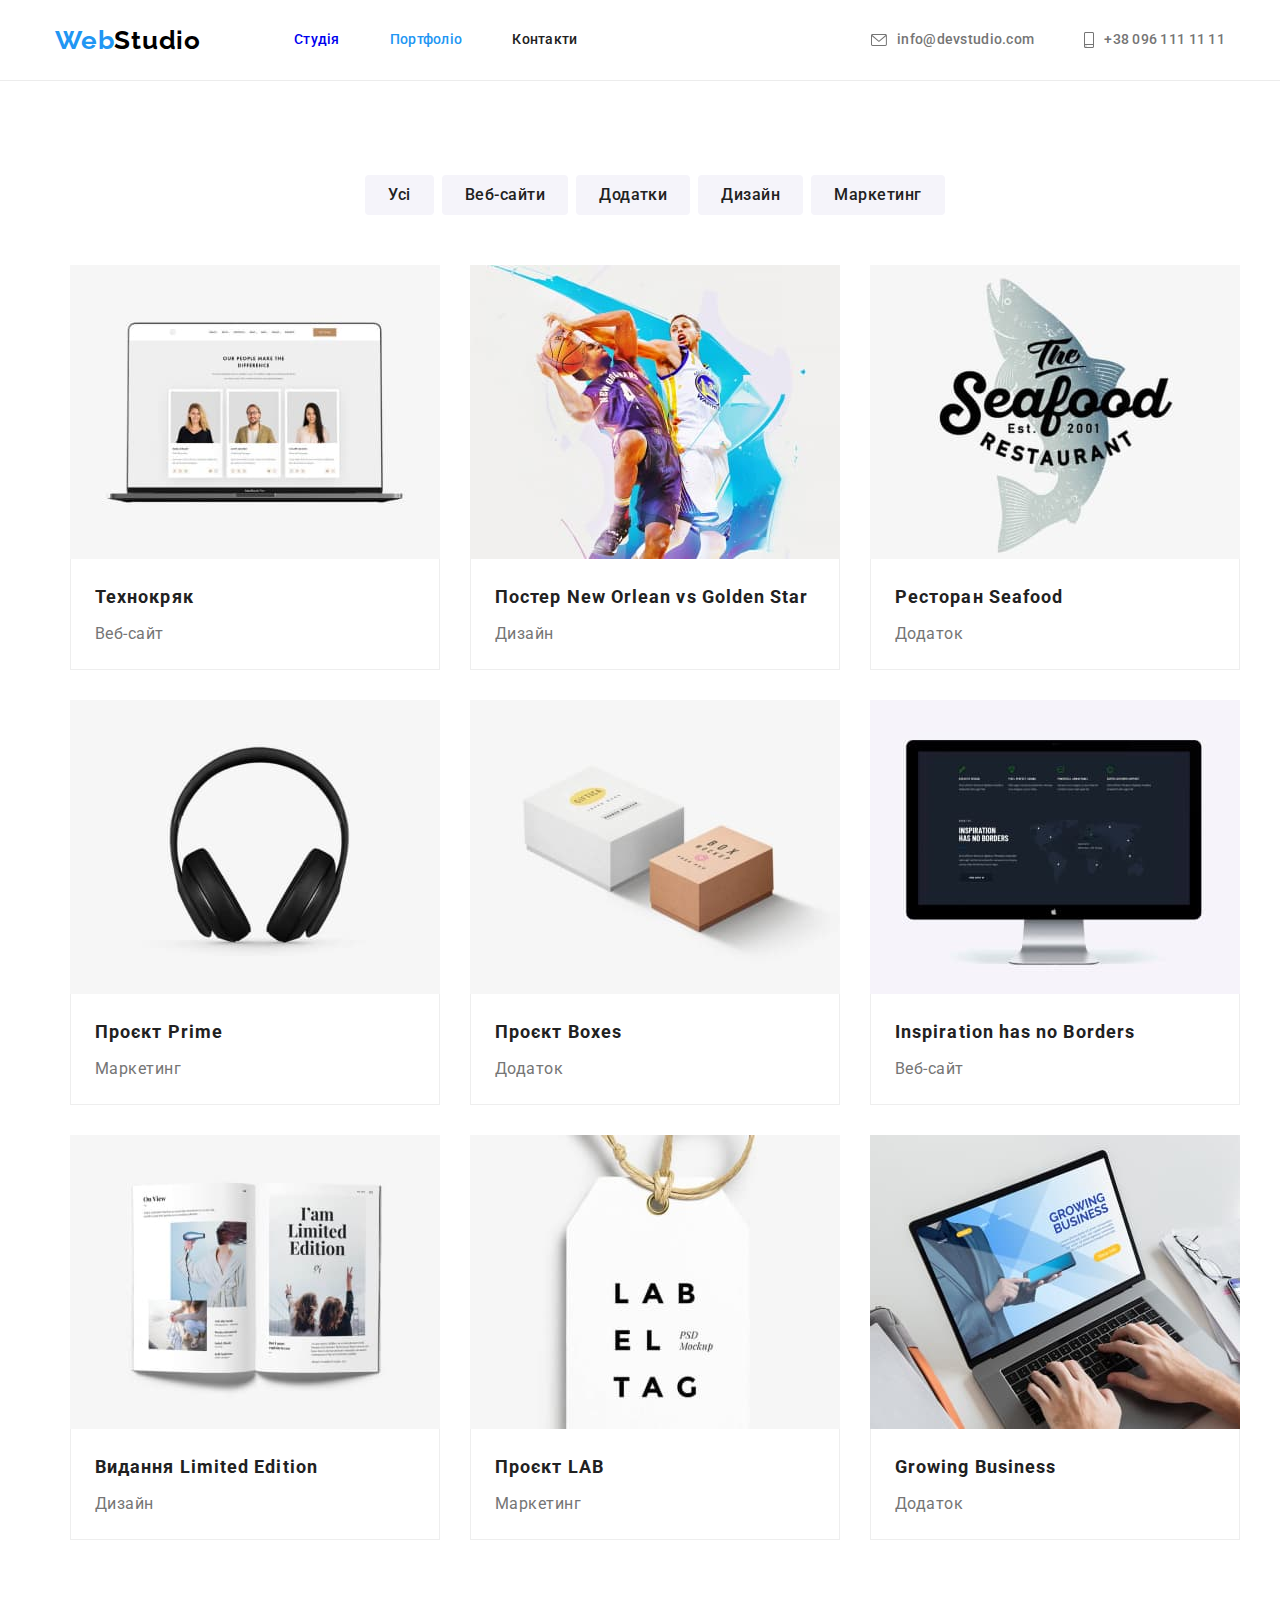
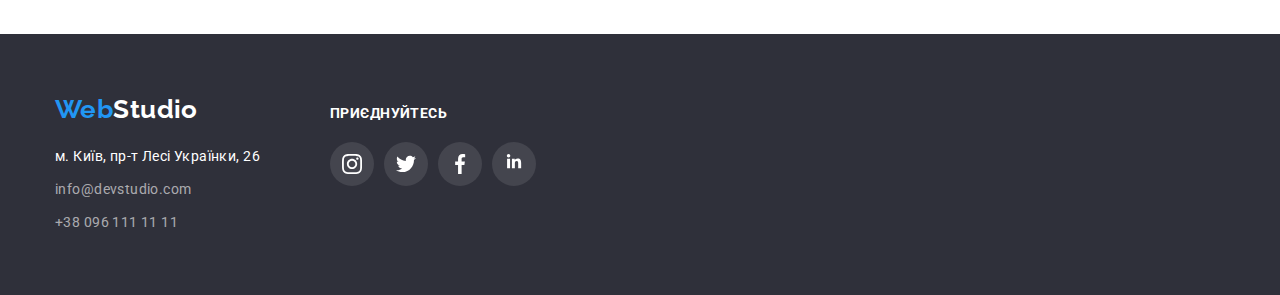
==== portfolio.html @ b1009544 "start" ====
<!DOCTYPE html>
<html lang="uk">
  <head>
    <meta charset="UTF-8">
    <meta http-equiv="X-UA-Compatible" content="IE=edge">
    <meta name="viewport" content="width=device-width, initial-scale=1.0">
    <title>WebStudio</title>
    <link href="https://fonts.googleapis.com/css2?family=Raleway:wght@700&family=Roboto:wght@400;500;700;900&display=swap" rel="stylesheet">
    <link rel="stylesheet" href="https://cdnjs.cloudflare.com/ajax/libs/modern-normalize/1.1.0/modern-normalize.min.css">
    <link rel="stylesheet" href="./css/styles.css" />
</head>
<body>
  <header class="header-page">
    <div class="container main-nav">
        <nav class="nav">
            <a href="./" class="logo">
            <span class="web">Web</span>Studio
            </a>
            
            <ul class="site-nav list">
                <li class="item">
                    <a href="./" class="link">Студія</a>
                </li>
                <li class="item">
                    <a href="./portfolio.html" class="link current">Портфоліо</a>
                </li>
                <li class="item">
                    <a href="" class="link">Контакти</a>
                </li>
            </ul>
        </nav>

        <ul class="contacts list">
            <li class="item">
                <a href="mailto:info@devstudio.com" class="link">
                    <svg class="contact-icon link" width="16" height="12">
                        <use href="./images/icons.svg#mail"></use>
                    </svg>info@devstudio.com</a></li>
            <li class="item"><a href="tel:+380961111111" class="link">
                <svg class="contact-icon" width="10" height="16">
                    <use href="./images/icons.svg#phone"></use>
                </svg>+38 096 111 11 11</a></li>
        </ul>
        
    </div>
  </header>
    <main>
      <section class="our-works section">
        <div class="container">
        <h1  class="visually-hidden">Наші роботи</h1>
        <div class="container button-box">
          <ul class="list">
            <li class="item"><button type="button" class="btn-primary">Усі</button></li>
            <li class="item"><button type="button" class="btn-primary">Веб-сайти</button></li>
            <li class="item"><button type="button" class="btn-primary">Додатки</button></li>
            <li class="item"><button type="button" class="btn-primary">Дизайн</button></li>
            <li class="item"><button type="button" class="btn-primary">Маркетинг</button></li>
          </ul>
        </div> 
        <div class="container work-example">
          <ul class="list">
            <li class="item">
              <a href="#" class="link"><img class="image" src="./images/website_tehno.jpg" alt="Технокрякv" width="370">
              <div class="description">
                <h2 class="title">Технокряк</h2>
                <p class="text">Веб-сайт</p>
              </div>
              </a>
            </li>
            <li class="item">
              <a href="#" class="link"><img class="image" src="./images/post_neworlean.jpg" alt="Постер New Orlean" width="370">
              <div class="description">
                <h2 class="title">Постер New Orlean vs Golden Star</h2>
                <p class="text">Дизайн</p>
              </div>
              </a>
            </li>
            <li class="item">
              <a href="#" class="link"><img class="image" src="./images/restourant.jpg" alt="Ресторан Seafood" width="370">
              <div class="description">
                <h2 class="title">Ресторан Seafood</h2>
                <p class="text">Додаток</p>
              </div>
              </a>
            </li>
            <li class="item">
              <a href="#" class="link"><img class="image" src="./images/proj_prime.jpg" alt="Проєкт Prime" width="370">
              <div class="description">
                <h2 class="title">Проєкт Prime</h2>
                <p class="text">Маркетинг</p>
              </div>
              </a>
            </li>
            <li class="item">
              <a href="#" class="link"><img class="image" src="./images/proj_boxed.jpg" alt="Проєкт Boxes" width="370">
              <div class="description">
                <h2 class="title">Проєкт Boxes</h2>
                <p class="text">Додаток</p>
              </div>
              </a>
            </li>
            <li class="item">
              <a href="#" class="link"><img class="image" src="./images/inspiration.jpg" alt="Веб-сайт" width="370">
             <div class="description">
                <h2 class="title">Inspiration has no Borders</h2>
                <p class="text">Веб-сайт</p>
              </div>
              </a>
            </li>
            <li class="item">
              <a href="#" class="link"><img class="image" src="./images/diz_limedit.jpg" alt="Дизайн" width="370">
              <div class="description">
                <h2 class="title">Видання Limited Edition</h2>
                <p class="text">Дизайн</p>
              </div>
              </a>
            </li>
            <li class="item">
              <a href="#" class="link"><img class="image" src="./images/proj_labor.jpg" alt="Проєкт LAB" width="370">
              <div class="description">
                <h2 class="title">Проєкт LAB</h2>
                <p class="text">Маркетинг</p>
              </div>
              </a>
            </li>
            <li class="item">
              <a href="#" class="link"><img class="image" src="./images/growing.jpg" alt="Додаток" width="370">
              <div class="description">
                <h2 class="title">Growing Business</h2>
                <p class="text">Додаток</p>
              </div>
              </a>
            </li>
          </ul>
          </div>
        </div>
      </section>
    </main>
        <!-- footer -->
        <footer>
          <div class="container">
              <div class="footer-container">
                  <a href="./" class="footer-logo">
                      <span class="web">Web</span>Studio
                  </a>
                  <address>
                      <ul class="footer-contacts list">
                          <li class="item"><a href="https://goo.gl/maps/tggjApmWAnpTQcUi7" target="_blank" class="address">м. Київ, пр-т Лесі Українки, 26</a></li>
                          <li class="item"><a href="mailto:info@devstudio.com" class="link">info@devstudio.com</a></li>
                          <li class="item"><a href="tel:+380961111111" class="link">+38 096 111 11 11</a></li>
                      </ul>
                  </address>
              </div>
              <div class="footer-container join-container">
                  <p class="join">Приєднуйтесь</p>
                  <ul class="join-list list">
                      <li class="social-item"><a class="link" href="https://www.instagram.com/" target="_blank">
                          <svg class="soshial-icon" width="20" height="20">
                              <use href="./images/icons.svg#istagram"></use>
                          </svg></a>
                      </li>
                      <li class="social-item"><a class="link" href="https://twitter.com/" target="_blank">
                          <svg class="soshial-icon" width="20" height="20">
                              <use href="./images/icons.svg#twitter"></use>
                          </svg></a>
                      </li>
                      <li class="social-item"><a class="link" href="https://facebook.com/" target="_blank">
                          <svg class="soshial-icon" width="20" height="20">
                              <use href="./images/icons.svg#fb"></use>
                          </svg></a>
                      </li>
                      <li class="social-item"><a class="link" href="https://www.linkedin.com/" target="_blank">
                          <svg class="soshial-icon" width="20" height="20">
                              <use href="./images/icons.svg#linkedin"></use>
                          </svg></a>
                      </li>
                   </ul>
              </div>
          </div>
      </footer>
</body>
</html>
---- css/styles.css ----
/* CSS styles in index.html */


/* колір головного тексту  #212121 */
/* вториний колір  тексту #757575 */
/* білий #FFFFFF */
/* акцент #2196F3 */
/* чорний #000000 */
/* вторичний колір контакта rgba(255, 255, 255, 0.6) */
/* колір фону  #F5F5F5 */

:root {
  --primary-text-color: #212121;
  --secondary-text-color: #757575;
  --fone-color: #FFFFFF;
  --accent-color: #2196F3;

}

h1,
h2,
h3,
p {
  margin: 0;
}

body {
  background-color: var(--fone-color);
  color: var(--primary-text-color);
  font-family: 'Roboto', sans-serif;
  font-size: 14px;
  line-height: 1.71;
  letter-spacing: 0.03em;
}

.list {
  list-style: none;
  padding: 0;
  margin: 0;
  }

.container {
  width: 1200px;
  padding-left: 15px;
  padding-right: 15px;
  margin: 0 auto;
}

.section {
  padding-top: 94px;
  padding-bottom: 94px;
}

/* header */
.header-page {
border-bottom: 1px solid #ECECEC;
}

/* main-nav */

.nav {
  display: flex;
  align-items: center;
}

.main-nav {
  display: flex;
  align-items: center;
}

.site-nav {
  display: flex;
}

/* logo */

.web {
  color: var(--accent-color);
  }
  
  .logo {
    color: #000000;
    font-family: 'Raleway', sans-serif;
    font-weight: 700;
    font-size: 26px;
    line-height: 1.19;
    letter-spacing: 0.03em;
    text-decoration: none;
    margin-right: 93px;
  }
  
  .logo:hover {
    color: var(--accent-color);
  }

.site-nav .item:not(:last-child) {
 margin-right: 50px; 
}

.site-nav .link {
  display: block;
  padding-top: 32px;
  padding-bottom: 32px;
  line-height: 1.14;
  letter-spacing: 0.02em;
  text-decoration: none;
}

.site-nav .link:visited {
  color: var(--primary-text-color);
}
.site-nav .link.current {
  color: var(--accent-color);
}


.site-nav, .contacts {
  font-weight: 500;
  font-size: 14px;
  line-height: 1.14;
  letter-spacing: 0.02em;
  fill: #757575;
}

.site-nav .link:hover,
.site-nav .link:focus,
.contacts .link:hover,
.contacts .link:focus {
color: var(--accent-color);
fill: var(--accent-color);
}

/* contacts list */
.contacts {
display: flex;
margin-left: auto;
align-items: center;
}

.contacts .item + .item {
  margin-left: 50px;
}

.contacts .link {
  display: flex;
  color: var(--secondary-text-color);
  
  text-decoration: none;
  align-items: center;
}

.contact-icon {
 margin-right: 10px;
 
}
 
/* hero section */

.hero {
max-width: 1600px; 
height: 600px; 
margin-right: auto;
margin-left: auto;
background-image: 
  linear-gradient(to right, 
  rgba(47, 48, 58, 0.4), 
  rgba(47, 48, 58, 0.4)),
  url(../images/hero_bg.jpg);
background-repeat: no-repeat;
background-position: center;
background-size: cover;

text-align: center;
padding-top: 200px;
padding-bottom: 200px;
}

.hero-title {
max-width: 696px;
margin: 0;
margin-right: auto;
margin-left: auto;

color: #ffffff; 
font-weight: 900;
font-size: 44px;
line-height: 1.36;
letter-spacing: 0.06em;
text-transform: uppercase;
}

  /* button */

  .button {
  margin-top: 30px;
  display: inline-block;  
  border-radius: 4px; 
  padding: 10px 32px;
  min-width: 216px;
  border: 1px solid transparent;

  color: #ffffff;
  background-color: var(--accent-color);
  font-family: 'Roboto', sans-serif;
  font-weight: 700;
  font-size: 16px;
  line-height: 1.87;
  letter-spacing: 0.06em;
  text-align: center;
  }

  /* sections benefits */

  .visually-hidden {
    position: absolute;
    width: 1px;
    height: 1px;
    margin: -1px;
    border: 0;
    padding: 0;
    
    white-space: nowrap;
    clip-path: inset(100%);
    clip: rect(0 0 0 0);
    overflow: hidden;
  }
  
  .section-benefits-list,
  .head-title-list,
  .section-team-list {
    display: flex;
  }

  .icon-benefits {
    width: 270px;
    height: 120px;
    background: #F5F4FA;
    border-radius: 4px;
    justify-content: center;
    margin-bottom: 30px;
    display: flex;
    align-items: center;
  }

  .section-benefits-list .item {
    width: calc((100% - 60px) / 4);
    margin-right: 30px;
  }
  
  .section-benefits-list .item:nth-child(4n) {
    margin-right: 0;
  }

  .section-benefits .title {
    margin-top: 0;
    margin-bottom: 10px;

    font-weight: 700;
    font-size: 14px;
    line-height: 1.14;
    letter-spacing: 0.03em;
    text-transform: uppercase;
  }

  .section-benefits .text {
    color: var(--secondary-text-color)
 }
  
  .section-benefits-list {
    margin-top: 0;
    margin-bottom: 0;
  }

  .section-benefits-list .text {
    padding: 0;
    margin: 0;
  }

/* examples */

.projects {
  padding-top: 0;
}
.head-title {
  margin-top: 0;
  margin-bottom: 50px;
  font-weight: 700;
  font-size: 36px;
  line-height: 1.16;
  text-align: center;
  letter-spacing: 0.03em;
}

  .head-title-list .item {
    width: calc((100% - 60px) / 3);
    margin-right: 30px;
  }

  .head-title-list .item:nth-child(3n) {
    margin-right: 0;
  }

  .head-title-list .image {
    display: block;
  }

  /* our teams */

  .section-team {
    background-color: #F5F4FA;
  }
  
  .section-team .title {
    margin-top: 30px;
    margin-bottom: 10px;
    font-weight: 500;
    font-size: 16px;
    line-height: 1.19;
  }

  .section-team .text {
    margin-top: 0;
    margin-bottom: 16px;
    color: var(--secondary-text-color)
  }

  .section-team-list .image {
    display: block;
  }

  .our-team .list {
    display: flex;
    justify-content: center;
    gap: 10px;
    margin-bottom: 30px;
  }

  .our-team .link {
    display: flex;
    width: 44px;
    height: 44px;
    align-items: center;
    text-decoration: none;
    justify-content: center;
    fill: #AFB1B8;
    
  }

  .our-team .link:hover,
  .our-team .link:focus {
    fill: var(--fone-color);
    background-color: var(--accent-color);
    border-radius: 50%;
  }

  .section-team-list .item {
    width: calc((100% - 60px) / 4);
    margin-right: 30px;
    padding: 0;
    text-align: center;
    box-shadow: 0px 1px 3px rgba(0, 0, 0, 0.12),
      0px 1px 1px rgba(0, 0, 0, 0.14),
      0px 2px 1px rgba(0, 0, 0, 0.2);
    border-radius: 0px 0px 4px 4px;
    background: #FFFFFF;
  }

  .section-team-list .item:nth-child(4n) {
    margin-right: 0;
  }

  /* companies */

.company-list {
 display: flex; 

}

.company-list .item {
  width: calc((100% - 150px) / 6);
  margin-right: 30px;
}

.company-list .item:nth-child(6n) {
  margin-right: 0;
}

.icon-company {
  fill: #AFB1B8;
  height: 92px;
  display: flex;
  align-items: center;
  justify-content: center;
  border: 1px solid;
  border-color: #AFB1B8;
  border-radius: 4px;
  cursor: pointer;
}

.company-list .icon-company:hover,
.company-list .icon-company:focus {
  fill: var(--accent-color);
  border-color: var(--accent-color)
}


  /* footer */

  footer {
    padding-top: 60px;
    padding-bottom: 60px;
    background-color: #2F303A;
  }

  footer .container {
    display: flex;
    align-items: baseline;
  }

.footer-logo {
  display: block;
  margin-bottom: 20px;

  color: #ffffff;
  font-family: 'Raleway', sans-serif;
  font-weight: 700;
  font-size: 26px;
  line-height: 1.19;
  text-decoration: none;
}

  .footer-contacts .address {
    color: #ffffff;
    text-decoration: none;
    font-style: normal;
  }

  .footer-contacts .item {
   margin-bottom: 9px;
  }

  .footer-contacts .item:nth-last-child(-n + 1) {
    margin-bottom: 0;
  } 

  .footer-contacts .link{
    color: rgba(255, 255, 255, 0.6);
    text-decoration: none;
    font-style: normal;
  }

  .footer-contacts .address:hover,
  .footer-contacts .address:focus,
  .footer-contacts .link:hover,
  .footer-contacts .link:focus {
    color: var(--accent-color);
  }

  .join-container {
    margin-left: 70px;
  }

  .join-list {
    display: flex;
    justify-content: center;
    gap: 10px;
  }

.join-list .link {
  display: flex;
  width: 44px;
  height: 44px;
  align-items: center;
  text-decoration: none;
  justify-content: center;
  fill: #FFFFFF;
  border-radius: 50%;
  background: rgba(255, 255, 255, 0.1);
}

.join-list .link:hover,
.join-list .link:focus {
  fill: var(--fone-color);
  background-color: var(--accent-color);
}

.join {
    font-weight: 700;
    font-size: 14px;
    line-height: 1.14;
    letter-spacing: 0.03em;
    text-transform: uppercase;
    color: #FFFFFF;
    margin-bottom: 20px;
  }

  /* portfolio.html */


.list .btn-primary {
  display: inline-block;
  border-radius: 4px;
  border: 1px solid transparent; 
  padding: 6px 22px;

  color: var(--primary-text-color);
  background: #F5F4FA;
  font-family: 'Roboto', sans-serif;
  font-weight: 500;
  font-size: 16px;
  line-height: 1.63;
  text-align: center;
  letter-spacing: 0.03em;
  cursor: pointer;
}

.button-box .list {
  display: flex;
  flex-wrap: wrap;
  margin-bottom: 50px;
  justify-content: center;
}

.button-box .item + .item {
  margin-left: 8px;
}

.list .btn-primary:hover,
.list .btn-primary:focus {
  color: #ffffff;
  background-color: var(--accent-color);
  box-shadow: 0px 3px 1px rgba(0, 0, 0, 0.1),
   0px 1px 2px rgba(0, 0, 0, 0.08),
   0px 2px 2px rgba(0, 0, 0, 0.12);
}

.work-example .list {
  display: flex;
  flex-wrap: wrap;
}

.work-example .image {
  display: block;
  max-width: 100%;
  height: auto;
}
.work-example .link {
 box-sizing: unset;
 display: block;
}

.work-example .link:hover,
.work-example .link:focus {
  box-shadow: 0px 1px 1px rgba(0, 0, 0, 0.12),
   0px 4px 4px rgba(0, 0, 0, 0.06),
   1px 4px 6px rgba(0, 0, 0, 0.16);
}

.work-example .description {
  border: 1px solid #EEEEEE;
  border-top: none;
  padding: 20px 24px;
}

.work-example .item {
  width: calc((100% - 60px) / 3);
  margin-right: 30px;
  margin-bottom: 30px;
}

.work-example .item:nth-child(3n) {
  margin-right: 0;
}

.work-example .item:nth-last-child(-n + 3) {
  margin-bottom: 0px;
}

.our-works .title {
  margin-bottom: 4px;
  color: var(--primary-text-color);
  font-weight: 700;
  font-size: 18px;
  line-height: 2;
  letter-spacing: 0.06em;

}

.our-works .link {
  text-decoration: none;
}

.our-works .link:visited {
  color: var(--primary-text-color);
}

.our-works .text {
  color: var(--secondary-text-color);
  font-size: 16px;
  line-height: 1.88;
  letter-spacing: 0.03em
}
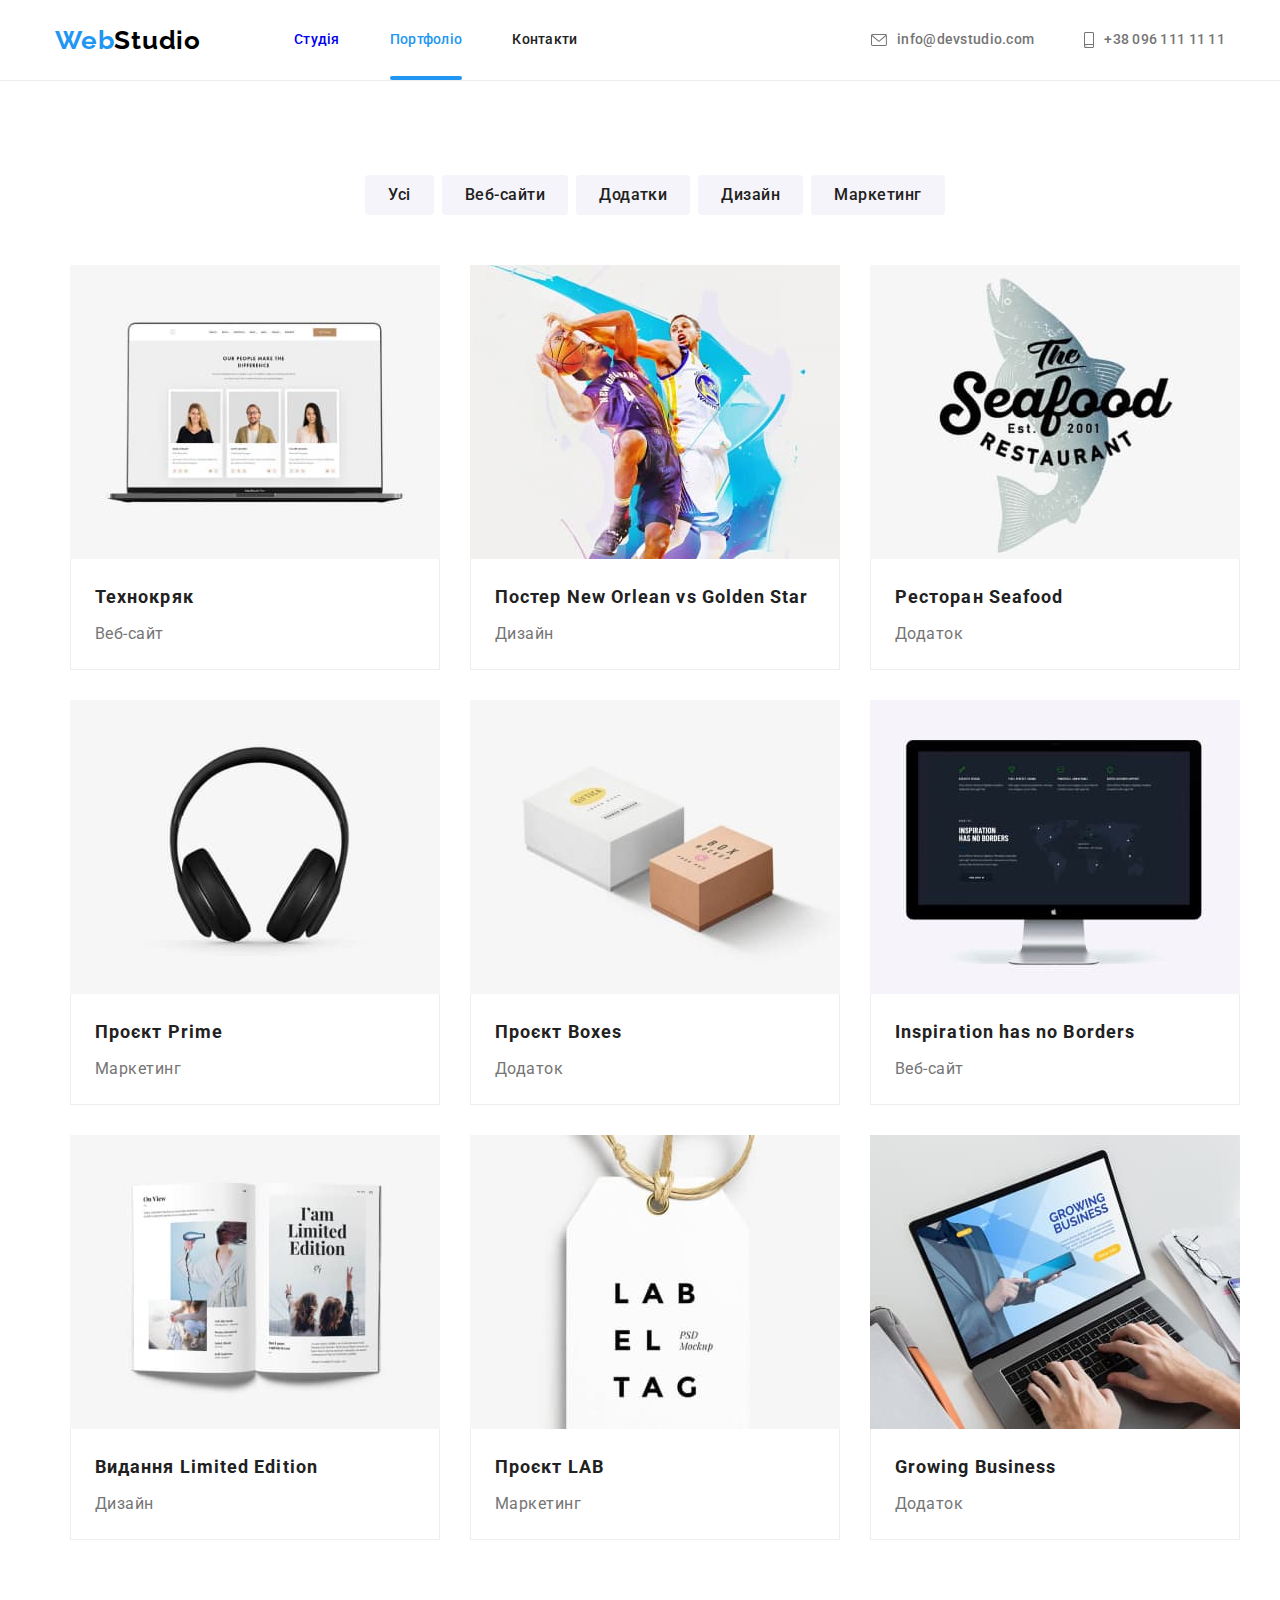
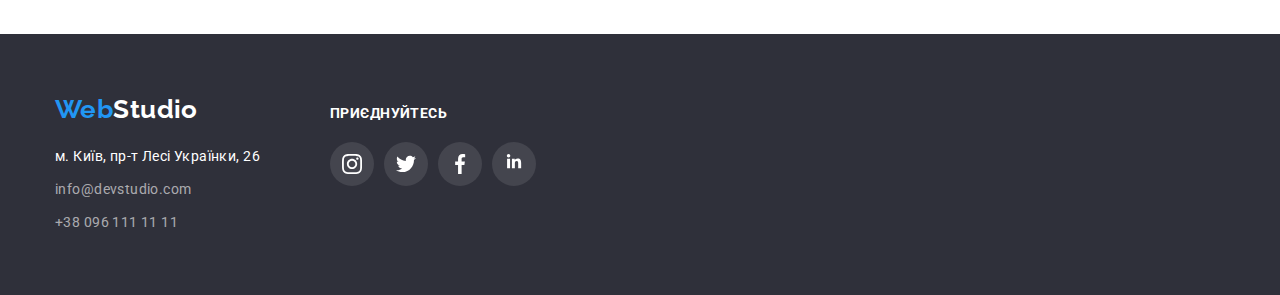
==== commit 2bc4dbca: "added hover action" ====
--- a/portfolio.html
+++ b/portfolio.html
@@ -60,7 +60,13 @@
         <div class="container work-example">
           <ul class="list">
             <li class="item">
-              <a href="#" class="link"><img class="image" src="./images/website_tehno.jpg" alt="Технокрякv" width="370">
+              <a href="#" class="link">
+                <div class="work-thumb">
+                  <img class="image" src="./images/website_tehno.jpg" alt="Технокрякv" width="370">
+                  <p class="image-text">Ресурс пропонує комплексні пропозиції з різним рівнем функціоналу та сервісів. 
+                    Все це дозволить відвідувачу отримати вичерпні відомості про компанію чи приватну особу.
+                  </p>
+                </div>
               <div class="description">
                 <h2 class="title">Технокряк</h2>
                 <p class="text">Веб-сайт</p>
@@ -68,7 +74,13 @@
               </a>
             </li>
             <li class="item">
-              <a href="#" class="link"><img class="image" src="./images/post_neworlean.jpg" alt="Постер New Orlean" width="370">
+              <a href="#" class="link">
+                <div class="work-thumb">
+                  <img class="image" src="./images/post_neworlean.jpg" alt="Постер New Orlean" width="370">
+                  <p class="image-text">Ресурс пропонує комплексні пропозиції з різним рівнем функціоналу та сервісів. 
+                    Все це дозволить відвідувачу отримати вичерпні відомості про компанію чи приватну особу.
+                  </p>
+                </div>
               <div class="description">
                 <h2 class="title">Постер New Orlean vs Golden Star</h2>
                 <p class="text">Дизайн</p>
@@ -76,7 +88,13 @@
               </a>
             </li>
             <li class="item">
-              <a href="#" class="link"><img class="image" src="./images/restourant.jpg" alt="Ресторан Seafood" width="370">
+              <a href="#" class="link">
+                <div class="work-thumb">
+                 <img class="image" src="./images/restourant.jpg" alt="Ресторан Seafood" width="370">
+                  <p class="image-text">Ресурс пропонує комплексні пропозиції з різним рівнем функціоналу та сервісів. 
+                    Все це дозволить відвідувачу отримати вичерпні відомості про компанію чи приватну особу.
+                  </p>
+                </div>
               <div class="description">
                 <h2 class="title">Ресторан Seafood</h2>
                 <p class="text">Додаток</p>
@@ -84,7 +102,13 @@
               </a>
             </li>
             <li class="item">
-              <a href="#" class="link"><img class="image" src="./images/proj_prime.jpg" alt="Проєкт Prime" width="370">
+              <a href="#" class="link">
+                <div class="work-thumb">
+                  <img class="image" src="./images/proj_prime.jpg" alt="Проєкт Prime" width="370">
+                  <p class="image-text">Ресурс пропонує комплексні пропозиції з різним рівнем функціоналу та сервісів. 
+                    Все це дозволить відвідувачу отримати вичерпні відомості про компанію чи приватну особу.
+                  </p>
+                </div>
               <div class="description">
                 <h2 class="title">Проєкт Prime</h2>
                 <p class="text">Маркетинг</p>
@@ -92,7 +116,13 @@
               </a>
             </li>
             <li class="item">
-              <a href="#" class="link"><img class="image" src="./images/proj_boxed.jpg" alt="Проєкт Boxes" width="370">
+              <a href="#" class="link">
+                <div class="work-thumb">
+                  <img class="image" src="./images/proj_boxed.jpg" alt="Проєкт Boxes" width="370">
+                  <p class="image-text">Ресурс пропонує комплексні пропозиції з різним рівнем функціоналу та сервісів. 
+                    Все це дозволить відвідувачу отримати вичерпні відомості про компанію чи приватну особу.
+                  </p>
+                </div>
               <div class="description">
                 <h2 class="title">Проєкт Boxes</h2>
                 <p class="text">Додаток</p>
@@ -100,7 +130,13 @@
               </a>
             </li>
             <li class="item">
-              <a href="#" class="link"><img class="image" src="./images/inspiration.jpg" alt="Веб-сайт" width="370">
+              <a href="#" class="link">
+                <div class="work-thumb">
+                 <img class="image" src="./images/inspiration.jpg" alt="Веб-сайт" width="370">
+                  <p class="image-text">Ресурс пропонує комплексні пропозиції з різним рівнем функціоналу та сервісів. 
+                    Все це дозволить відвідувачу отримати вичерпні відомості про компанію чи приватну особу.
+                  </p>
+                </div>
              <div class="description">
                 <h2 class="title">Inspiration has no Borders</h2>
                 <p class="text">Веб-сайт</p>
@@ -108,7 +144,13 @@
               </a>
             </li>
             <li class="item">
-              <a href="#" class="link"><img class="image" src="./images/diz_limedit.jpg" alt="Дизайн" width="370">
+              <a href="#" class="link">
+                <div class="work-thumb">
+                 <img class="image" src="./images/diz_limedit.jpg" alt="Дизайн" width="370">
+                 <p class="image-text">Ресурс пропонує комплексні пропозиції з різним рівнем функціоналу та сервісів. 
+                    Все це дозволить відвідувачу отримати вичерпні відомості про компанію чи приватну особу.
+                  </p>
+                </div>
               <div class="description">
                 <h2 class="title">Видання Limited Edition</h2>
                 <p class="text">Дизайн</p>
@@ -116,7 +158,13 @@
               </a>
             </li>
             <li class="item">
-              <a href="#" class="link"><img class="image" src="./images/proj_labor.jpg" alt="Проєкт LAB" width="370">
+              <a href="#" class="link">
+                <div class="work-thumb">
+                  <img class="image" src="./images/proj_labor.jpg" alt="Проєкт LAB" width="370">
+                  <p class="image-text">Ресурс пропонує комплексні пропозиції з різним рівнем функціоналу та сервісів. 
+                    Все це дозволить відвідувачу отримати вичерпні відомості про компанію чи приватну особу.
+                  </p>
+                </div>
               <div class="description">
                 <h2 class="title">Проєкт LAB</h2>
                 <p class="text">Маркетинг</p>
@@ -124,7 +172,13 @@
               </a>
             </li>
             <li class="item">
-              <a href="#" class="link"><img class="image" src="./images/growing.jpg" alt="Додаток" width="370">
+              <a href="#" class="link">
+                <div class="work-thumb">
+                 <img class="image" src="./images/growing.jpg" alt="Додаток" width="370">
+                  <p class="image-text">Ресурс пропонує комплексні пропозиції з різним рівнем функціоналу та сервісів. 
+                    Все це дозволить відвідувачу отримати вичерпні відомості про компанію чи приватну особу.
+                  </p>
+                </div>
               <div class="description">
                 <h2 class="title">Growing Business</h2>
                 <p class="text">Додаток</p>
--- a/css/styles.css
+++ b/css/styles.css
@@ -72,11 +72,11 @@
   display: flex;
 }
 
-/* logo */
+  /* logo */
 
 .web {
   color: var(--accent-color);
-  }
+}
   
   .logo {
     color: #000000;
@@ -89,9 +89,9 @@
     margin-right: 93px;
   }
   
-  .logo:hover {
+  /* .logo:hover {
     color: var(--accent-color);
-  }
+  } */
 
 .site-nav .item:not(:last-child) {
  margin-right: 50px; 
@@ -104,22 +104,61 @@
   line-height: 1.14;
   letter-spacing: 0.02em;
   text-decoration: none;
+  transition: color 250ms cubic-bezier(0.4, 0, 0.2, 1),
+  fill 250ms cubic-bezier(0.4, 0, 0.2, 1);
 }
 
 .site-nav .link:visited {
   color: var(--primary-text-color);
 }
 .site-nav .link.current {
+  position: relative;
+  display: block;
   color: var(--accent-color);
 }
 
+.item .current::after {
+  content: "";
+  position: absolute;
+  display: block;
+  width: 100%;
+  height: 4px;
+  bottom: 0;
+  background: var(--accent-color);
+  border-radius: 2px;
+}
 
 .site-nav, .contacts {
   font-weight: 500;
   font-size: 14px;
   line-height: 1.14;
   letter-spacing: 0.02em;
+}
+
+/* contacts list */
+
+.contacts {
+  display: flex;
+  margin-left: auto;
+  align-items: center;
   fill: #757575;
+}
+
+.contacts .item + .item {
+  margin-left: 50px;
+}
+
+.contacts .link {
+  display: flex;
+  color: var(--secondary-text-color);
+  text-decoration: none;
+  align-items: center;
+  transition: color 250ms cubic-bezier(0.4, 0, 0.2, 1),
+  fill 250ms cubic-bezier(0.4, 0, 0.2, 1);
+}
+
+.contact-icon {
+  margin-right: 10px;
 }
 
 .site-nav .link:hover,
@@ -130,30 +169,6 @@
 fill: var(--accent-color);
 }
 
-/* contacts list */
-.contacts {
-display: flex;
-margin-left: auto;
-align-items: center;
-}
-
-.contacts .item + .item {
-  margin-left: 50px;
-}
-
-.contacts .link {
-  display: flex;
-  color: var(--secondary-text-color);
-  
-  text-decoration: none;
-  align-items: center;
-}
-
-.contact-icon {
- margin-right: 10px;
- 
-}
- 
 /* hero section */
 
 .hero {
@@ -209,6 +224,64 @@
   text-align: center;
   }
 
+  .backdrop {
+   position: fixed;
+   top: 0;
+   left: 0;
+   width: 100%;
+   height: 100%;
+   background-color: rgba(0, 0, 0, 0.2);
+
+   opacity: 1;
+   transition: opacity 250ms cubic-bezier(0.4, 0, 0.2, 1);
+  }
+
+  .backdrop.is-hidden {
+    opacity: 0;
+    pointer-events: none;
+    visibility: hidden;
+  }
+
+  .backdrop.is-hidden .modal{
+    transform: translate(-50%, -50%) scale(0.9);
+  }
+
+  .modal {
+    position: absolute;
+    top: 50%;
+    left:50%;
+    transform: translate(-50%, -50%) scale(1);
+    transition: transform 250ms cubic-bezier(0.4, 0, 0.2, 1);
+
+    min-width: 528px;
+    min-height: 581px;
+    background-color: #FFFFFF;
+    box-shadow: 0px 1px 3px rgba(0, 0, 0, 0.12), 
+    0px 1px 1px rgba(0, 0, 0, 0.14), 
+    0px 2px 1px rgba(0, 0, 0, 0.2);
+    border-radius: 4px;
+  }
+
+  .close-modal {
+    position: absolute;
+    
+    width: 30px;
+    height: 30px;
+    top: 9px;
+    right: 8px;
+    border-radius: 50%;
+    background: #FFFFFF;
+    border: 1px solid rgba(0, 0, 0, 0.1);
+    cursor: pointer;
+  }
+
+  .close-modal:hover {
+    background-color: var(--accent-color);
+    fill: #FFFFFF;
+  }
+
+
+
   /* sections benefits */
 
   .visually-hidden {
@@ -281,6 +354,7 @@
 .projects {
   padding-top: 0;
 }
+
 .head-title {
   margin-top: 0;
   margin-bottom: 50px;
@@ -304,6 +378,26 @@
     display: block;
   }
 
+  .item-thumb {
+    position: relative;
+  }
+
+  .item-thumb p {
+    position: absolute;
+
+    display: flex;
+    bottom: 0;
+    align-items: center;
+    justify-content: center;
+    width: 370px;
+    height: 70px;
+    color: #FFFFFF;
+    text-transform: uppercase;
+    letter-spacing: 0.03em;
+    font-size: 14px;
+    background: rgba(47, 48, 58, 0.8);
+  }
+
   /* our teams */
 
   .section-team {
@@ -343,14 +437,16 @@
     text-decoration: none;
     justify-content: center;
     fill: #AFB1B8;
-    
+    border-radius: 50%;
+
+    transition: background-color 250ms cubic-bezier(0.4, 0, 0.2, 1),
+    fill 250ms cubic-bezier(0.4, 0, 0.2, 1);
   }
 
   .our-team .link:hover,
   .our-team .link:focus {
     fill: var(--fone-color);
     background-color: var(--accent-color);
-    border-radius: 50%;
   }
 
   .section-team-list .item {
@@ -395,6 +491,8 @@
   border-color: #AFB1B8;
   border-radius: 4px;
   cursor: pointer;
+
+  transition: fill 250ms cubic-bezier(0.4, 0, 0.2, 1);
 }
 
 .company-list .icon-company:hover,
@@ -433,6 +531,8 @@
     color: #ffffff;
     text-decoration: none;
     font-style: normal;
+
+    transition: color 250ms cubic-bezier(0.4, 0, 0.2, 1);
   }
 
   .footer-contacts .item {
@@ -447,6 +547,8 @@
     color: rgba(255, 255, 255, 0.6);
     text-decoration: none;
     font-style: normal;
+
+    transition: color 250ms cubic-bezier(0.4, 0, 0.2, 1);
   }
 
   .footer-contacts .address:hover,
@@ -476,6 +578,9 @@
   fill: #FFFFFF;
   border-radius: 50%;
   background: rgba(255, 255, 255, 0.1);
+
+  transition: fill 250ms cubic-bezier(0.4, 0, 0.2, 1),
+   background-color 250ms cubic-bezier(0.4, 0, 0.2, 1);
 }
 
 .join-list .link:hover,
@@ -484,7 +589,7 @@
   background-color: var(--accent-color);
 }
 
-.join {
+ .join {
     font-weight: 700;
     font-size: 14px;
     line-height: 1.14;
@@ -495,8 +600,7 @@
   }
 
   /* portfolio.html */
-
-
+  
 .list .btn-primary {
   display: inline-block;
   border-radius: 4px;
@@ -512,6 +616,10 @@
   text-align: center;
   letter-spacing: 0.03em;
   cursor: pointer;
+  
+  transition: color 250ms cubic-bezier(0.4, 0, 0.2, 1),
+   background-color 250ms cubic-bezier(0.4, 0, 0.2, 1),
+   box-shadow 250ms cubic-bezier(0.4, 0, 0.2, 1);
 }
 
 .button-box .list {
@@ -530,8 +638,8 @@
   color: #ffffff;
   background-color: var(--accent-color);
   box-shadow: 0px 3px 1px rgba(0, 0, 0, 0.1),
-   0px 1px 2px rgba(0, 0, 0, 0.08),
-   0px 2px 2px rgba(0, 0, 0, 0.12);
+  0px 1px 2px rgba(0, 0, 0, 0.08),
+  0px 2px 2px rgba(0, 0, 0, 0.12);
 }
 
 .work-example .list {
@@ -547,6 +655,8 @@
 .work-example .link {
  box-sizing: unset;
  display: block;
+
+ transition: box-shadow 250ms cubic-bezier(0.4, 0, 0.2, 1);
 }
 
 .work-example .link:hover,
@@ -554,6 +664,37 @@
   box-shadow: 0px 1px 1px rgba(0, 0, 0, 0.12),
    0px 4px 4px rgba(0, 0, 0, 0.06),
    1px 4px 6px rgba(0, 0, 0, 0.16);
+}
+
+.work-thumb {
+  position: relative;
+  display: block;
+  overflow: hidden;
+}
+
+.work-thumb .image-text {
+  position: absolute;
+  
+  display: block;
+  bottom: 0;
+  width: 100%;
+  height: 100%;
+  color: #ffffff;
+  background-color: rgba(33, 150, 243, 0.9);
+  letter-spacing: 0.03em;
+  font-size: 18px;
+  opacity: 0;
+  padding: 63px 24px;
+
+  transform: translateY(100%);
+  transition: transform 250ms cubic-bezier(0.4, 0, 0.2, 1),
+  opacity 250ms cubic-bezier(0.4, 0, 0.2, 1);
+}
+
+.item:hover .image-text,
+.item:focus .image-text {
+  transform: translateY(0);
+  opacity: 1;
 }
 
 .work-example .description {
@@ -583,7 +724,6 @@
   font-size: 18px;
   line-height: 2;
   letter-spacing: 0.06em;
-
 }
 
 .our-works .link {
